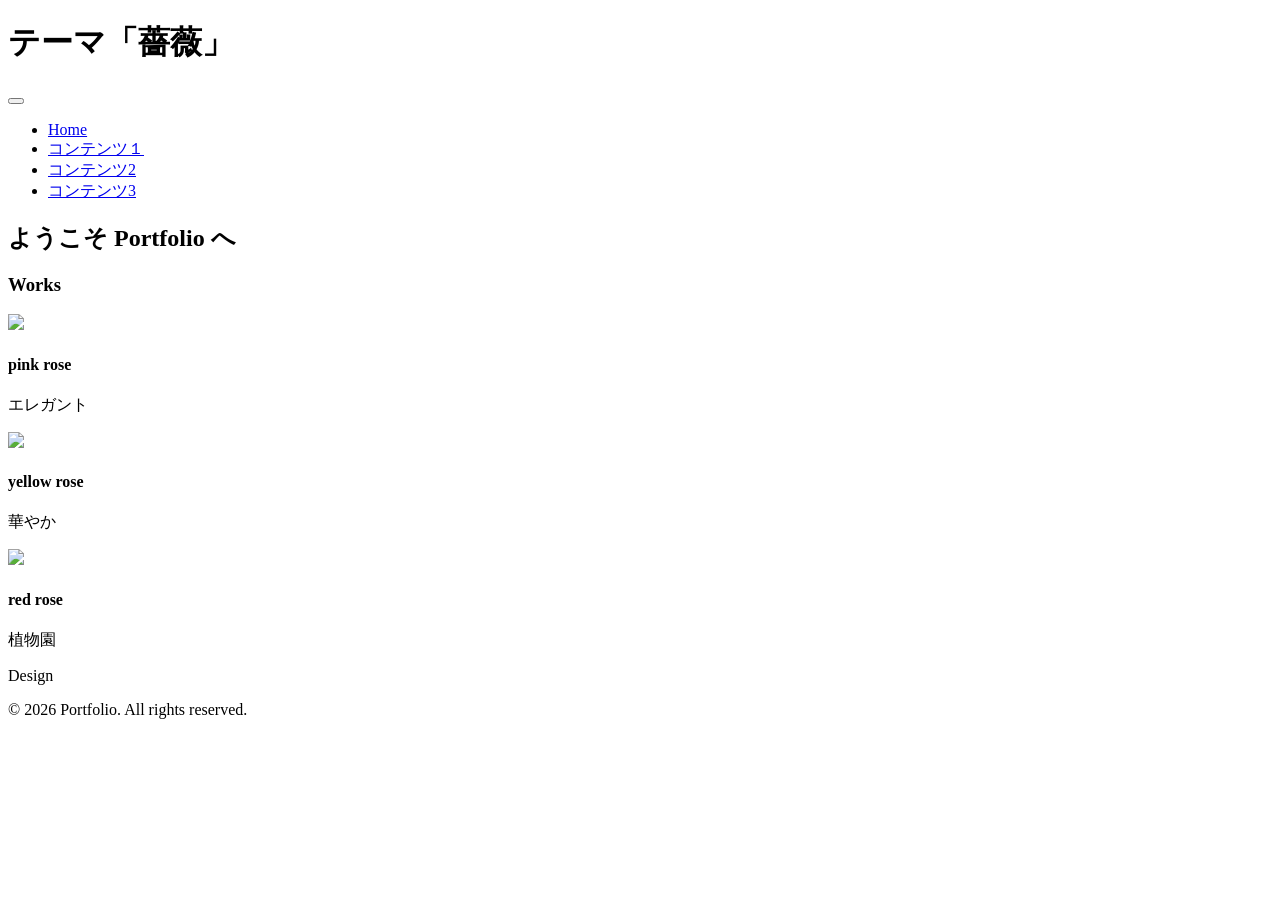
==== index.html @ a972f507 "Create index.html" ====
<!DOCTYPE html>
<html lang="ja">
<head>
    <meta charset="UTF-8">
    <meta name="viewport" content="width=device-width, initial-scale=1.0">
    <title>Rose Design Portfolio</title>
    <link rel="stylesheet" href="style.css">
</head>
<body>

    <div class="site-wrapper">
        <header>
            <div class="header-container">
                <h1 class="logo">テーマ「薔薇」</h1>
                
                <button class="menu-toggle" id="menu-toggle">
                    <span></span>
                    <span></span>
                    <span></span>
                </button>

                <nav id="nav-menu">
                    <ul>
                        <li><a href="https://www.google.com">Home</a></li>
                        <li><a href="https://www.google.com">コンテンツ１</a></li>
                        <li><a href="https://www.google.com">コンテンツ2</a></li>
                        <li><a href="https://www.google.com">コンテンツ3</a></li>
                    </ul>
                </nav>
            </div>
        </header>

        <main>
            <section class="hero">
                <div class="hero-text">

             <div class="hero-image">
              <h1>ようこそ Portfolio へ</h1>
             </div>

                </div>
            </section>

            <section id="works" class="content-section">
                <h3 class="section-title">Works</h3>
                <div class="grid">
                    <div class="card">
                        <div class="img-container">
                            <img src="images/IMG_1518.JPG">
                        </div>
                        <h4>pink rose</h4>
                        <p>エレガント</p>
                    </div>
                    <div class="card">
                        <div class="img-container">
                            <img src="images/IMG_1556.JPG">
                        </div>
                        <h4>yellow rose</h4>
                        <p>華やか</p>
                    </div>
                    <div class="card">
                        <div class="img-container">
                            <img src="images/IMG_1561.JPG">
                        </div>
                        <h4>red rose</h4>
                        <p>植物園</p>
                    </div>
                </div>
            </section>
        </main>

        <footer>
            <div class="footer-content">
                <p class="footer-logo">Design</p>
                <p class="copyright">&copy; 2026 Portfolio. All rights reserved.</p>
            </div>
        </footer>
    </div>

    <script>
        // スマホメニューの開閉
        const toggle = document.getElementById('menu-toggle');
        const nav = document.getElementById('nav-menu');

        toggle.addEventListener('click', () => {
            nav.classList.toggle('active');
            toggle.classList.toggle('open');
        });
    </script>
</body>
</html>
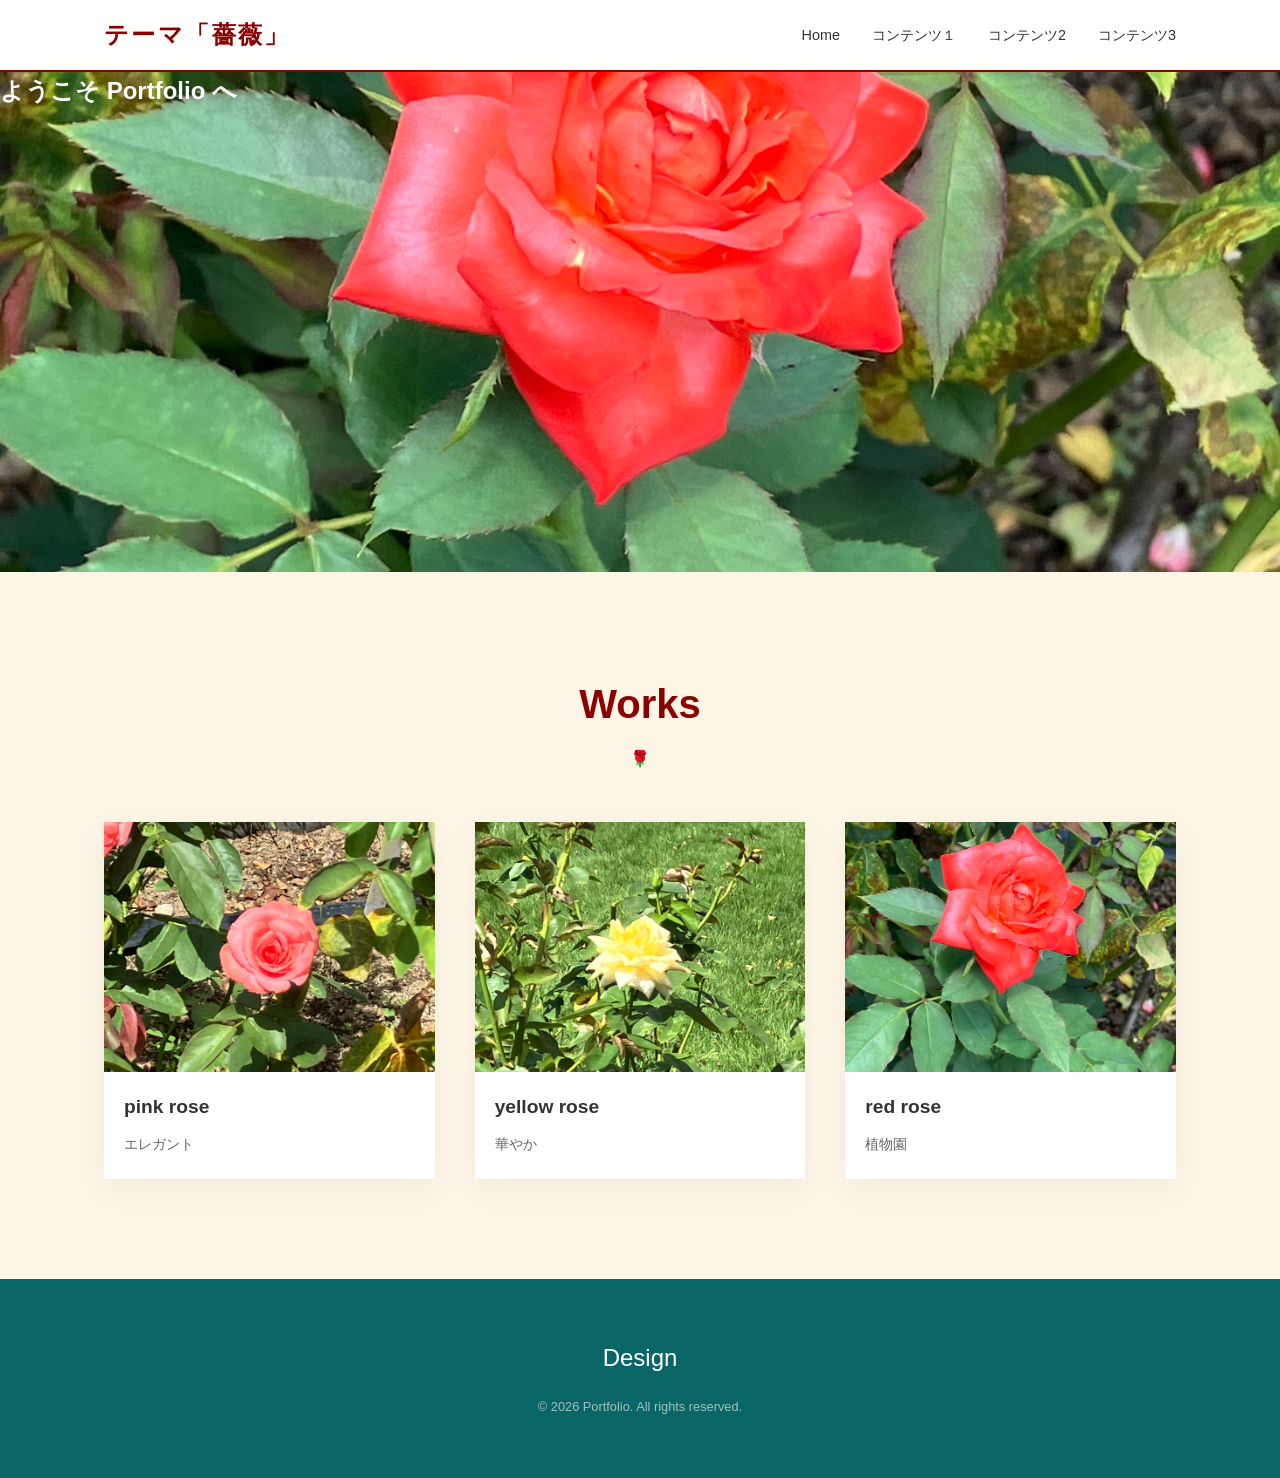
==== commit 1a4fff05: "Update index.html" ====
--- a/index.html
+++ b/index.html
@@ -5,7 +5,7 @@
 <head>
     <meta charset="UTF-8">
     <meta name="viewport" content="width=device-width, initial-scale=1.0">
-    <title>Rose Design Portfolio</title>
+    <title>Design Portfolio</title>
     <link rel="stylesheet" href="style.css">
 </head>
 <body>
@@ -23,10 +23,10 @@
 
                 <nav id="nav-menu">
                     <ul>
-                        <li><a href="https://www.google.com">Home</a></li>
-                        <li><a href="https://www.google.com">コンテンツ１</a></li>
-                        <li><a href="https://www.google.com">コンテンツ2</a></li>
-                        <li><a href="https://www.google.com">コンテンツ3</a></li>
+                        <li><a href="https://nisi1234567.github.io/2026/">Home</a></li>
+                        <li><a href="https://nisi1234567.github.io/2026/">コンテンツ１</a></li>
+                        <li><a href="https://nisi1234567.github.io/2026/">コンテンツ2</a></li>
+                        <li><a href="https://nisi1234567.github.io/2026/.com">コンテンツ3</a></li>
                     </ul>
                 </nav>
             </div>
--- a/style.css
+++ b/style.css
@@ -0,0 +1,271 @@
+
+/* --- 基本設定 & リセット --- */
+* {
+    margin: 0;
+    padding: 0;
+    box-sizing: border-box;
+}
+
+:root {
+    --primary-color: #8b0000; /* 深い赤 */
+    --secondary-color: #fdf5e6; /* オールドレース（柔らかな背景色） */
+    --accent-color: #d4af37; /* ゴールド */
+    --text-color: #333;
+    --light-text: #fff;
+    --font-serif: 'Playfair Display', 'Zen Kaku Gothic New; /* 現代的でクリアな印象。可読性が非常に高い。 */
+}
+
+body {
+    font-family: 'Helvetica Neue', Arial, "Hiragino Kaku Gothic ProN", "Hiragino Sans", Meiryo, sans-serif;
+    background-color: var(--secondary-color);
+    color: var(--text-color);
+    line-height: 1.6;
+    overflow-x: hidden;
+}
+
+/* --- ヘッダー --- */
+header {
+    background-color: rgba(255, 255, 255, 0.95);
+    border-bottom: 2px solid var(--primary-color);
+    padding: 1rem 0;
+    position: sticky;
+    top: 0;
+    z-index: 1000;
+}
+
+.header-container {
+    max-width: 1200px;
+    margin: 0 auto;
+    display: flex;
+    justify-content: space-between;
+    align-items: center;
+    padding: 0 5%;
+}
+
+.logo {
+    font-family: var(--font-serif);
+    font-size: 1.5rem;
+    color: var(--primary-color);
+    letter-spacing: 0.1em;
+}
+
+/* ナビゲーション */
+#nav-menu ul {
+    display: flex;
+    list-style: none;
+}
+
+#nav-menu ul li {
+    margin-left: 2rem;
+}
+
+#nav-menu ul li a {
+    text-decoration: none;
+    color: var(--text-color);
+    font-weight: 500;
+    transition: color 0.3s;
+    font-size: 0.9rem;
+}
+
+#nav-menu ul li a:hover {
+    color: var(--primary-color);
+}
+
+/* --- ハンバーガーメニュー (スマホ用) --- */
+.menu-toggle {
+    display: none;
+    flex-direction: column;
+    justify-content: space-between;
+    width: 30px;
+    height: 20px;
+    background: transparent;
+    border: none;
+    cursor: pointer;
+}
+
+.menu-toggle span {
+    width: 100%;
+    height: 2px;
+    background-color: var(--primary-color);
+    transition: all 0.3s;
+}
+
+/* --- ヒーローセクション --- */
+.hero-image {
+    width: 100%;
+    height: 500px;
+    background-image: url('images/IMG_1561.JPG');
+    background-size: cover;    /* 枠いっぱいに広げる */
+    background-position: center; /* 中央に合わせる */
+    color: white;              /* 上に載る文字を白くする */
+}
+
+.hero-content h2 {
+    font-family: var(--font-serif);
+    font-size: 3.5rem;
+    margin-bottom: 1rem;
+    letter-spacing: 0.05em;
+    animation: fadeInDown 1.2s ease-out;
+}
+
+.hero-content p {
+    font-size: 1.2rem;
+    letter-spacing: 0.2em;
+    animation: fadeInUp 1.2s ease-out;
+}
+
+/* --- コンテンツセクション --- */
+.content-section {
+    max-width: 1200px;
+    margin: 100px auto;
+    padding: 0 5%;
+}
+
+.section-title {
+    font-family: var(--font-serif);
+    font-size: 2.5rem;
+    text-align: center;
+    margin-bottom: 50px;
+    color: var(--primary-color);
+    position: relative;
+}
+
+.section-title::after {
+    content: '🌹';
+    display: block;
+    font-size: 1rem;
+    margin-top: 10px;
+}
+
+/* グリッドレイアウト */
+.grid {
+    display: grid;
+    grid-template-columns: repeat(auto-fit, minmax(300px, 1fr));
+    gap: 40px;
+}
+
+.card {
+    background: #fff;
+    padding-bottom: 20px;
+    box-shadow: 0 10px 30px rgba(0,0,0,0.05);
+    transition: transform 0.3s ease;
+    border-bottom: 3px solid transparent;
+}
+
+.card:hover {
+    transform: translateY(-10px);
+    border-bottom: 3px solid var(--primary-color);
+}
+
+img {
+    max-width: 100%; /* 親要素の幅以上に広がらない */
+    height: auto;    /* 縦横比を維持 */
+}
+
+.img-container {
+    width: 100%;
+    height: 250px;
+    overflow: hidden;
+    margin-bottom: 20px;
+}
+
+.img-container img {
+    width: 100%;
+    height: 100%;
+    object-fit: cover;
+    transition: transform 0.5s ease;
+}
+
+.card:hover .img-container img {
+    transform: scale(1.1);
+}
+
+.card h4 {
+    padding: 0 20px;
+    font-family: var(--font-serif);
+    font-size: 1.2rem;
+    margin-bottom: 10px;
+}
+
+.card p {
+    padding: 0 20px;
+    font-size: 0.9rem;
+    color: #666;
+}
+
+/* --- フッター --- */
+footer {
+    background-color: #0a6666;
+    color: #fff;
+    padding: 60px 0;
+    text-align: center;
+}
+
+.footer-logo {
+    font-family: var(--font-serif);
+    font-size: 1.5rem;
+    margin-bottom: 20px;
+}
+
+.copyright {
+    font-size: 0.8rem;
+    opacity: 0.6;
+}
+
+/* --- アニメーション --- */
+@keyframes fadeInDown {
+    from { opacity: 0; transform: translateY(-30px); }
+    to { opacity: 1; transform: translateY(0); }
+}
+
+@keyframes fadeInUp {
+    from { opacity: 0; transform: translateY(30px); }
+    to { opacity: 1; transform: translateY(0); }
+}
+
+/* --- レスポンシブ (スマホ対応) --- */
+@media (max-width: 768px) {
+    .menu-toggle {
+        display: flex;
+    }
+
+    #nav-menu {
+        position: fixed;
+        top: 70px;
+        left: 100%;
+        width: 100%;
+        height: calc(100vh - 70px);
+        background-color: rgba(255,255,255,0.98);
+        transition: left 0.4s ease;
+    }
+
+    #nav-menu.active {
+        left: 0;
+    }
+
+    #nav-menu ul {
+        flex-direction: column;
+        align-items: center;
+        padding-top: 50px;
+    }
+
+    #nav-menu ul li {
+        margin: 20px 0;
+    }
+
+    .hero-content h2 {
+        font-size: 2rem;
+    }
+
+    /* ハンバーガーアニメーション */
+    .menu-toggle.open span:nth-child(1) {
+        transform: translateY(9px) rotate(45deg);
+    }
+    .menu-toggle.open span:nth-child(2) {
+        opacity: 0;
+    }
+    .menu-toggle.open span:nth-child(3) {
+        transform: translateY(-9px) rotate(-45deg);
+    }
+}
+
